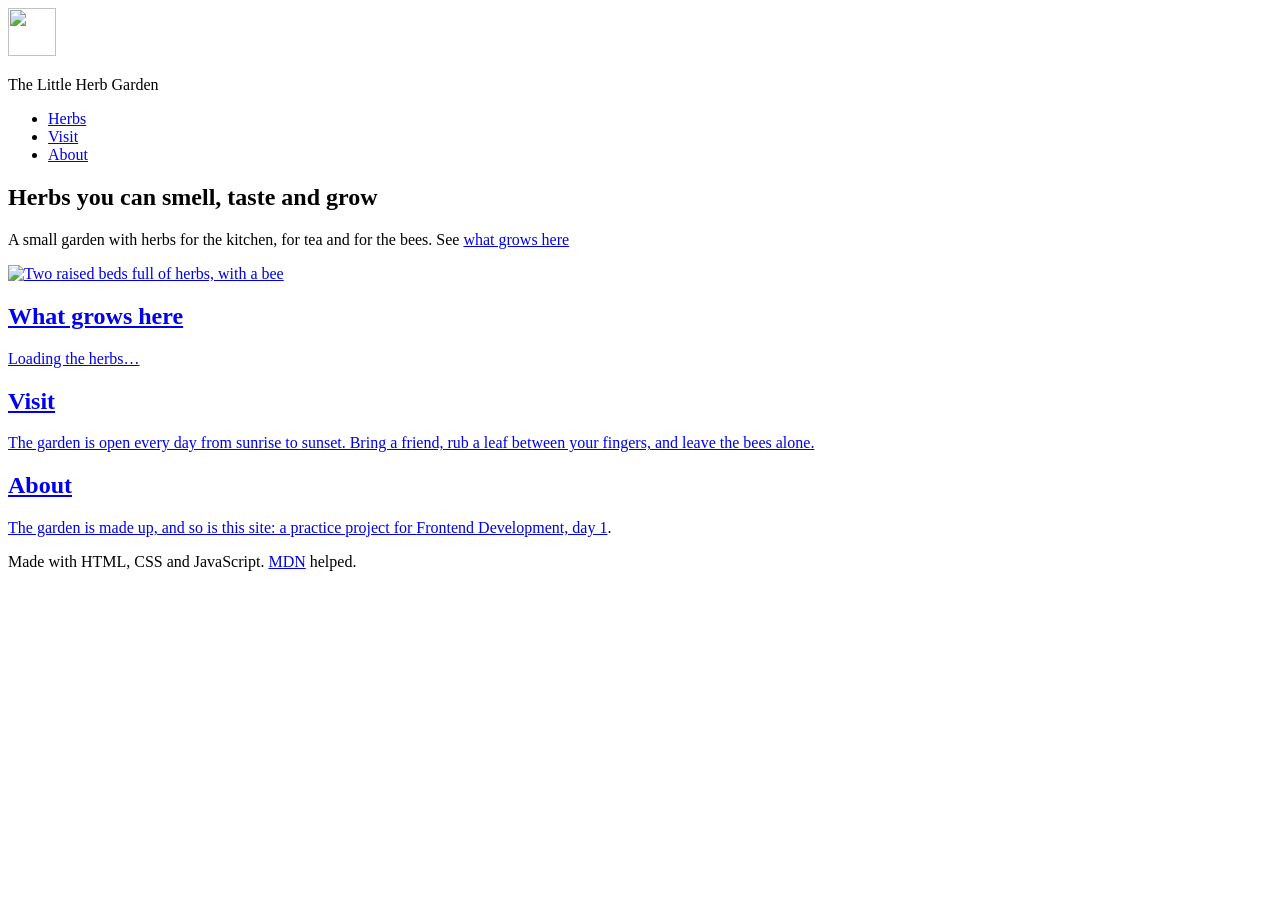
==== index.html @ 691f2535 "Fix the broken page (#5) * fixed stylesheet URL  * image file name fixed  * nav 'visit' link fixed  " ====
<!doctype html>
<html lang="en">
<head>
  <meta charset="utf-8">
  <meta name="viewport" content="width=device-width, initial-scale=1">
  <title>The Little Herb Garden</title>
  <link rel="icon" href="images/logo.svg" type="image/svg+xml">
  <link rel="stylesheet" href="style.css">
  <script src="app.js" defer></script>
</head>
<body>
  <header class="site-header">
    <img class="logo" src="images/logo.svg" alt="" width="48" height="48">
    <p class="site-name">The Little Herb Garden</p>
    <nav>
      <ul>
        <li><a href="#herbs">Herbs</a></li>
        <li><a href="#visit">Visit</a></li>
        <li><a href="#about">About</a></li>
      </ul>
    </nav>
  </header>

  <main>
    <section class="intro">
      <div>
        <h1>Herbs you can smell, taste and grow</h1>
        <p>A small garden with herbs for the kitchen, for tea and for the bees.
          See <a href="#herbs">what grows here</p>
      </div>
      <img class="hero" src="images/garden.svg" alt="Two raised beds full of herbs, with a bee">
    </section>

    <section id="herbs">
      <h2>What grows here</h2>
      <p class="count">Loading the herbs…</p>
      <ul id="herbs-list" class="cards"></ul>
    </section>

    <section id="visit">
      <h2>Visit</h2>
      <p>The garden is open every day from sunrise to sunset.
        Bring a friend, rub a leaf between your fingers, and leave the bees alone.</p>
    </section>

    <section id="about">
      <h2>About</h2>
      <p>The garden is made up, and so is this site: a practice project for
        <a href="https://github.com/pepe/culs-frontend-day1">Frontend Development, day 1</a>.</p>
    </section>
  </main>

  <footer>
    <p>Made with HTML, CSS and JavaScript.
      <a href="https://developer.mozilla.org/">MDN</a> helped.</p>
  </footer>
</body>
</html>
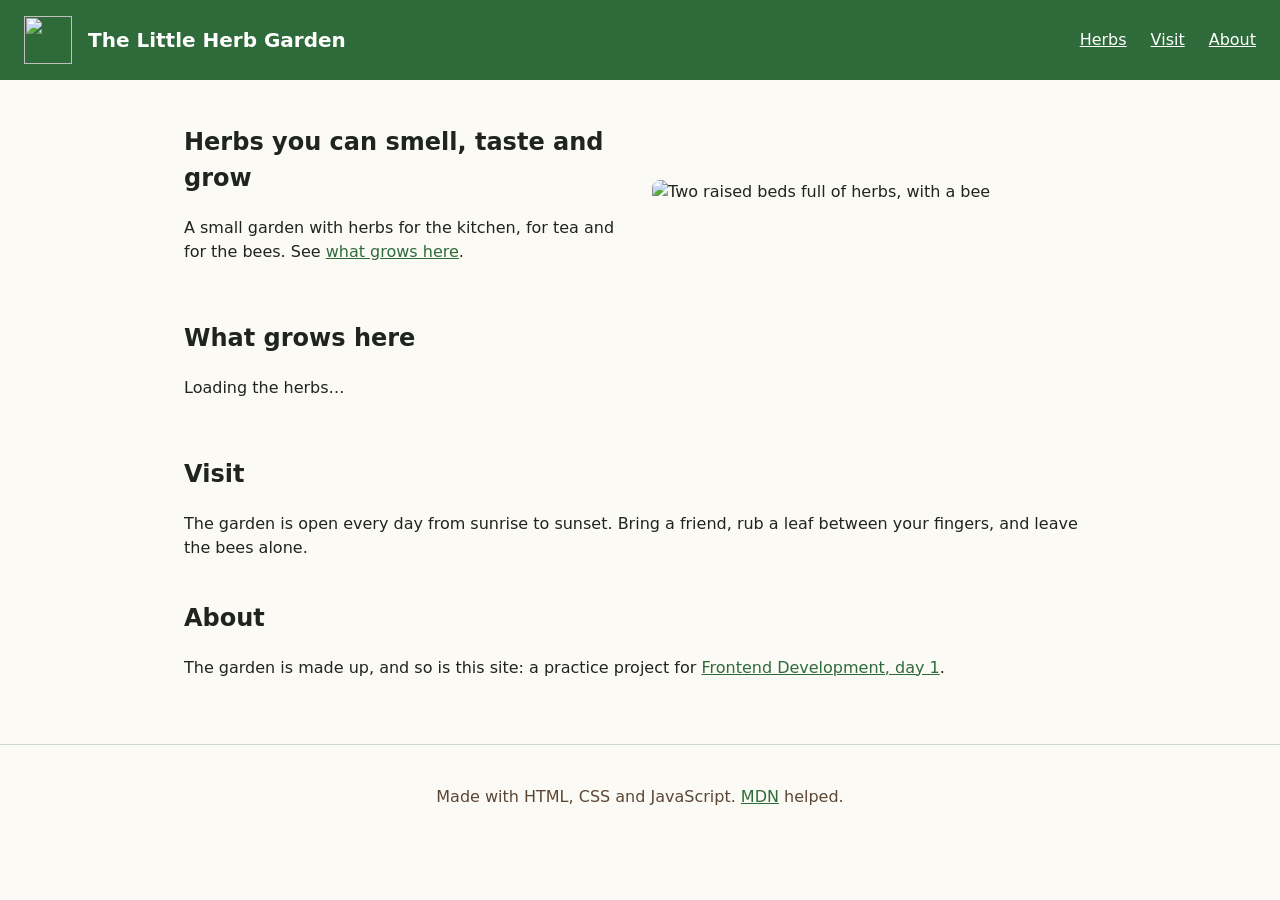
==== commit ed325b78: "Add files via upload" ====
--- a/index.html
+++ b/index.html
@@ -4,13 +4,13 @@
   <meta charset="utf-8">
   <meta name="viewport" content="width=device-width, initial-scale=1">
   <title>The Little Herb Garden</title>
-  <link rel="icon" href="images/logo.svg" type="image/svg+xml">
+  <link rel="icon" href="images/Logo.svg" type="image/svg+xml">
   <link rel="stylesheet" href="style.css">
   <script src="app.js" defer></script>
 </head>
 <body>
   <header class="site-header">
-    <img class="logo" src="images/logo.svg" alt="" width="48" height="48">
+    <img class="logo" src="images/Logo.svg" alt="" width="48" height="48">
     <p class="site-name">The Little Herb Garden</p>
     <nav>
       <ul>
@@ -26,7 +26,7 @@
       <div>
         <h1>Herbs you can smell, taste and grow</h1>
         <p>A small garden with herbs for the kitchen, for tea and for the bees.
-          See <a href="#herbs">what grows here</p>
+          See <a href="#herbs">what grows here</a>.</p>
       </div>
       <img class="hero" src="images/garden.svg" alt="Two raised beds full of herbs, with a bee">
     </section>
--- a/style.css
+++ b/style.css
@@ -0,0 +1,128 @@
+/* The Little Herb Garden */
+
+:root {
+  --leaf: #2f6b3a;
+  --leaf-light: #e7f1e4;
+  --soil: #5b4636;
+  --paper: #fbfaf5;
+  --ink: #1f2420;
+  --line: #cfdccb;
+}
+
+* {
+  box-sizing: border-box;
+}
+
+body {
+  margin: 0;
+  font-family: system-ui, sans-serif;
+  line-height: 1.5;
+  color: var(--ink);
+  background: var(--paper);
+}
+
+a {
+  color: var(--leaf);
+}
+
+.site-header {
+  display: flex;
+  flex-wrap: wrap;
+  align-items: center;
+  gap: 1rem;
+  padding: 1rem 1.5rem;
+  background: var(--leaf);
+  color: white;
+}
+
+.site-header a {
+  color: white;
+}
+
+.site-name {
+  margin: 0;
+  font-size: 1.25rem;
+  font-weight: 700;
+}
+
+nav {
+  margin-left: auto;
+}
+
+nav ul {
+  display: flex;
+  gap: 1.5rem;
+  margin: 0;
+  padding: 0;
+  list-style: none;
+}
+
+main {
+  max-width: 60rem;
+  margin: 0 auto;
+  padding: 1.5rem;
+}
+
+section {
+  margin-bottom: 2.5rem;
+}
+
+.intro {
+  display: grid;
+  gap: 1.5rem;
+  align-items: center;
+}
+
+@media (min-width: 40rem) {
+  .intro {
+    grid-template-columns: 1fr 1fr;
+  }
+}
+
+.hero {
+  width: 100%;
+  height: auto;
+  border-radius: 0.5rem;
+}
+
+.cards {
+  display: grid;
+  grid-template-columns: repeat(auto-fill, minmax(14rem, 1fr));
+  gap: 1rem;
+  margin: 0;
+  padding: 0;
+  list-style: none;
+}
+
+.card {
+  padding: 1rem;
+  border: 1px solid var(--line);
+  border-radius: 0.5rem;
+  background: white;
+}
+
+.card h3 {
+  margin: 0;
+}
+
+.latin {
+  margin: 0 0 0.5rem;
+  font-style: italic;
+  color: var(--soil);
+}
+
+.life {
+  display: inline-block;
+  margin: 0;
+  padding: 0.1rem 0.6rem;
+  border-radius: 1rem;
+  background: var(--leaf-light);
+  font-size: 0.875rem;
+}
+
+footer {
+  padding: 1.5rem;
+  border-top: 1px solid var(--line);
+  text-align: center;
+  color: var(--soil);
+}
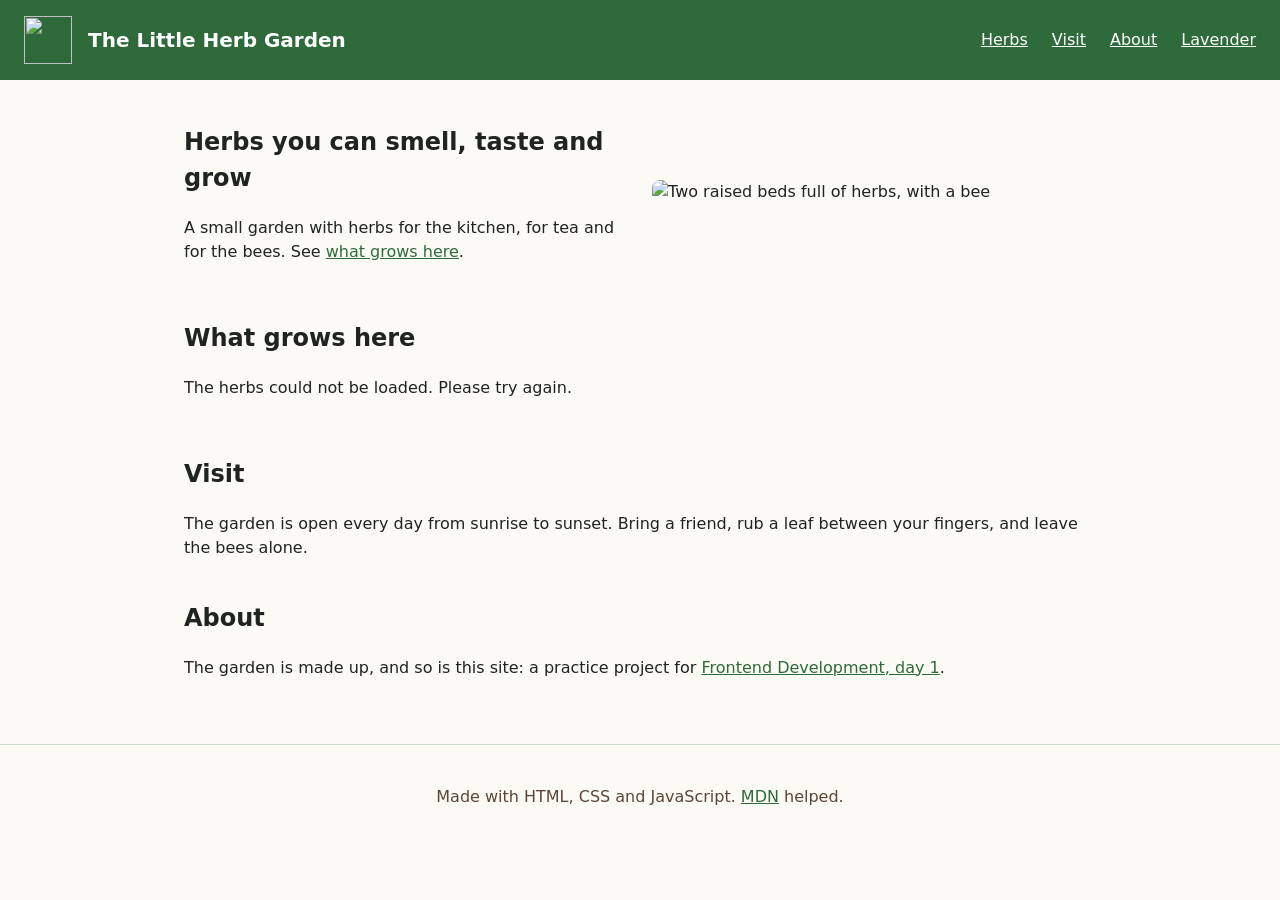
==== commit 7f99975f: "Update herb garden pages and styles" ====
--- a/index.html
+++ b/index.html
@@ -1,58 +1,59 @@
-<!doctype html>
-<html lang="en">
-<head>
-  <meta charset="utf-8">
-  <meta name="viewport" content="width=device-width, initial-scale=1">
-  <title>The Little Herb Garden</title>
-  <link rel="icon" href="images/Logo.svg" type="image/svg+xml">
-  <link rel="stylesheet" href="style.css">
-  <script src="app.js" defer></script>
-</head>
-<body>
-  <header class="site-header">
-    <img class="logo" src="images/Logo.svg" alt="" width="48" height="48">
-    <p class="site-name">The Little Herb Garden</p>
-    <nav>
-      <ul>
-        <li><a href="#herbs">Herbs</a></li>
-        <li><a href="#visit">Visit</a></li>
-        <li><a href="#about">About</a></li>
-      </ul>
-    </nav>
-  </header>
-
-  <main>
-    <section class="intro">
-      <div>
-        <h1>Herbs you can smell, taste and grow</h1>
-        <p>A small garden with herbs for the kitchen, for tea and for the bees.
-          See <a href="#herbs">what grows here</a>.</p>
-      </div>
-      <img class="hero" src="images/garden.svg" alt="Two raised beds full of herbs, with a bee">
-    </section>
-
-    <section id="herbs">
-      <h2>What grows here</h2>
-      <p class="count">Loading the herbs…</p>
-      <ul id="herbs-list" class="cards"></ul>
-    </section>
-
-    <section id="visit">
-      <h2>Visit</h2>
-      <p>The garden is open every day from sunrise to sunset.
-        Bring a friend, rub a leaf between your fingers, and leave the bees alone.</p>
-    </section>
-
-    <section id="about">
-      <h2>About</h2>
-      <p>The garden is made up, and so is this site: a practice project for
-        <a href="https://github.com/pepe/culs-frontend-day1">Frontend Development, day 1</a>.</p>
-    </section>
-  </main>
-
-  <footer>
-    <p>Made with HTML, CSS and JavaScript.
-      <a href="https://developer.mozilla.org/">MDN</a> helped.</p>
-  </footer>
-</body>
-</html>
+<!doctype html>
+<html lang="en">
+<head>
+  <meta charset="utf-8">
+  <meta name="viewport" content="width=device-width, initial-scale=1">
+  <title>The Little Herb Garden</title>
+  <link rel="icon" href="images/Logo.svg" type="image/svg+xml">
+  <link rel="stylesheet" href="style.css">
+  <script src="app.js" defer></script>
+</head>
+<body>
+  <header class="site-header">
+    <img class="logo" src="images/Logo.svg" alt="" width="48" height="48">
+    <p class="site-name">The Little Herb Garden</p>
+    <nav>
+      <ul>
+        <li><a href="#herbs">Herbs</a></li>
+        <li><a href="#visit">Visit</a></li>
+        <li><a href="#about">About</a></li>
+        <li><a href="levandule.html">Lavender</a></li>
+      </ul>
+    </nav>
+  </header>
+
+  <main>
+    <section class="intro">
+      <div>
+        <h1>Herbs you can smell, taste and grow</h1>
+        <p>A small garden with herbs for the kitchen, for tea and for the bees.
+          See <a href="#herbs">what grows here</a>.</p>
+      </div>
+      <img class="hero" src="images/garden.svg" alt="Two raised beds full of herbs, with a bee">
+    </section>
+
+    <section id="herbs">
+      <h2>What grows here</h2>
+      <p class="count">Loading the herbs…</p>
+      <ul id="herbs-list" class="cards"></ul>
+    </section>
+
+    <section id="visit">
+      <h2>Visit</h2>
+      <p>The garden is open every day from sunrise to sunset.
+        Bring a friend, rub a leaf between your fingers, and leave the bees alone.</p>
+    </section>
+
+    <section id="about">
+      <h2>About</h2>
+      <p>The garden is made up, and so is this site: a practice project for
+        <a href="https://github.com/pepe/culs-frontend-day1">Frontend Development, day 1</a>.</p>
+    </section>
+  </main>
+
+  <footer>
+    <p>Made with HTML, CSS and JavaScript.
+      <a href="https://developer.mozilla.org/">MDN</a> helped.</p>
+  </footer>
+</body>
+</html>
--- a/style.css
+++ b/style.css
@@ -1,128 +1,226 @@
-/* The Little Herb Garden */
-
-:root {
-  --leaf: #2f6b3a;
-  --leaf-light: #e7f1e4;
-  --soil: #5b4636;
-  --paper: #fbfaf5;
-  --ink: #1f2420;
-  --line: #cfdccb;
-}
-
-* {
-  box-sizing: border-box;
-}
-
-body {
-  margin: 0;
-  font-family: system-ui, sans-serif;
-  line-height: 1.5;
-  color: var(--ink);
-  background: var(--paper);
-}
-
-a {
-  color: var(--leaf);
-}
-
-.site-header {
-  display: flex;
-  flex-wrap: wrap;
-  align-items: center;
-  gap: 1rem;
-  padding: 1rem 1.5rem;
-  background: var(--leaf);
-  color: white;
-}
-
-.site-header a {
-  color: white;
-}
-
-.site-name {
-  margin: 0;
-  font-size: 1.25rem;
-  font-weight: 700;
-}
-
-nav {
-  margin-left: auto;
-}
-
-nav ul {
-  display: flex;
-  gap: 1.5rem;
-  margin: 0;
-  padding: 0;
-  list-style: none;
-}
-
-main {
-  max-width: 60rem;
-  margin: 0 auto;
-  padding: 1.5rem;
-}
-
-section {
-  margin-bottom: 2.5rem;
-}
-
-.intro {
-  display: grid;
-  gap: 1.5rem;
-  align-items: center;
-}
-
-@media (min-width: 40rem) {
-  .intro {
-    grid-template-columns: 1fr 1fr;
-  }
-}
-
-.hero {
-  width: 100%;
-  height: auto;
-  border-radius: 0.5rem;
-}
-
-.cards {
-  display: grid;
-  grid-template-columns: repeat(auto-fill, minmax(14rem, 1fr));
-  gap: 1rem;
-  margin: 0;
-  padding: 0;
-  list-style: none;
-}
-
-.card {
-  padding: 1rem;
-  border: 1px solid var(--line);
-  border-radius: 0.5rem;
-  background: white;
-}
-
-.card h3 {
-  margin: 0;
-}
-
-.latin {
-  margin: 0 0 0.5rem;
-  font-style: italic;
-  color: var(--soil);
-}
-
-.life {
-  display: inline-block;
-  margin: 0;
-  padding: 0.1rem 0.6rem;
-  border-radius: 1rem;
-  background: var(--leaf-light);
-  font-size: 0.875rem;
-}
-
-footer {
-  padding: 1.5rem;
-  border-top: 1px solid var(--line);
-  text-align: center;
-  color: var(--soil);
-}
+/* The Little Herb Garden */
+
+:root {
+  --leaf: #2f6b3a;
+  --leaf-light: #e7f1e4;
+  --soil: #5b4636;
+  --paper: #fbfaf5;
+  --ink: #1f2420;
+  --line: #cfdccb;
+}
+
+* { box-sizing: border-box; }
+body {
+  margin: 0;
+  font-family: system-ui, sans-serif;
+  line-height: 1.5;
+  color: var(--ink);
+  background: var(--paper);
+}
+
+a {
+  color: var(--leaf);
+}
+
+.site-header {
+  display: flex;
+  flex-wrap: wrap;
+  align-items: center;
+  gap: 1rem;
+  padding: 1rem 1.5rem;
+  background: var(--leaf);
+  color: white;
+}
+
+.site-header a {
+  color: white;
+}
+
+.site-name {
+  margin: 0;
+  font-size: 1.25rem;
+  font-weight: 700;
+}
+
+nav {
+  margin-left: auto;
+}
+
+nav ul {
+  display: flex;
+  gap: 1.5rem;
+  margin: 0;
+  padding: 0;
+  list-style: none;
+}
+
+main {
+  max-width: 60rem;
+  margin: 0 auto;
+  padding: 1.5rem;
+}
+
+section {
+  margin-bottom: 2.5rem;
+}
+
+.intro {
+  display: grid;
+  gap: 1.5rem;
+  align-items: center;
+}
+
+@media (min-width: 40rem) {
+  .intro {
+    grid-template-columns: 1fr 1fr;
+  }
+}
+
+.hero {
+  width: 100%;
+  height: auto;
+  border-radius: 0.5rem;
+}
+
+.cards {
+  display: grid;
+  grid-template-columns: repeat(auto-fill, minmax(14rem, 1fr));
+  gap: 1rem;
+  margin: 0;
+  padding: 0;
+  list-style: none;
+}
+
+.card {
+  padding: 1rem;
+  border: 1px solid var(--line);
+  border-radius: 0.5rem;
+  background: white;
+}
+
+.card h3 {
+  margin: 0;
+}
+
+.latin {
+  margin: 0 0 0.5rem;
+  font-style: italic;
+  color: var(--soil);
+}
+
+.life {
+  display: inline-block;
+  margin: 0;
+  padding: 0.1rem 0.6rem;
+  border-radius: 1rem;
+  background: var(--leaf-light);
+  font-size: 0.875rem;
+}
+
+footer {
+  padding: 1.5rem;
+  border-top: 1px solid var(--line);
+  text-align: center;
+  color: var(--soil);
+}
+
+/* ===== Lavender page (added) ===== */
+
+:root {
+  --lavender: #7b5ea7;
+  --lavender-light: #efe9f7;
+}
+
+.facts {
+  display: grid;
+  grid-template-columns: repeat(auto-fit, minmax(10rem, 1fr));
+  gap: 1rem;
+  margin: 0;
+}
+
+.facts div {
+  padding: 1rem;
+  border-radius: 0.5rem;
+  background: var(--lavender-light);
+}
+
+.facts dt {
+  font-size: 0.875rem;
+  color: var(--soil);
+}
+
+.facts dd {
+  margin: 0;
+  font-weight: 700;
+}
+
+.explorer {
+  display: grid;
+  gap: 1.5rem;
+  align-items: center;
+}
+
+@media (min-width: 40rem) {
+  .explorer {
+    grid-template-columns: 1fr 1fr;
+  }
+}
+
+#lavender-svg {
+  width: 100%;
+  max-width: 22rem;
+  height: auto;
+  border: 1px solid var(--line);
+  border-radius: 0.5rem;
+}
+
+.part {
+  cursor: pointer;
+}
+
+.part:hover,
+.part:focus {
+  opacity: 0.75;
+  outline: none;
+}
+
+.part.active {
+  filter: drop-shadow(0 0 5px var(--lavender));
+}
+
+.info {
+  min-height: 8rem;
+  padding: 1rem;
+  border-left: 4px solid var(--lavender);
+  border-radius: 0.5rem;
+  background: var(--lavender-light);
+}
+
+.info h3 {
+  margin-top: 0;
+  color: var(--lavender);
+}
+
+video {
+  width: 100%;
+  border-radius: 0.5rem;
+  background: black;
+}
+
+.uses {
+  display: grid;
+  gap: 1.5rem;
+  align-items: center;
+}
+
+.uses img {
+  width: 100%;
+  height: auto;
+  border-radius: 0.5rem;
+}
+
+@media (min-width: 40rem) {
+  .uses {
+    grid-template-columns: 1fr 1fr;
+  }
+}
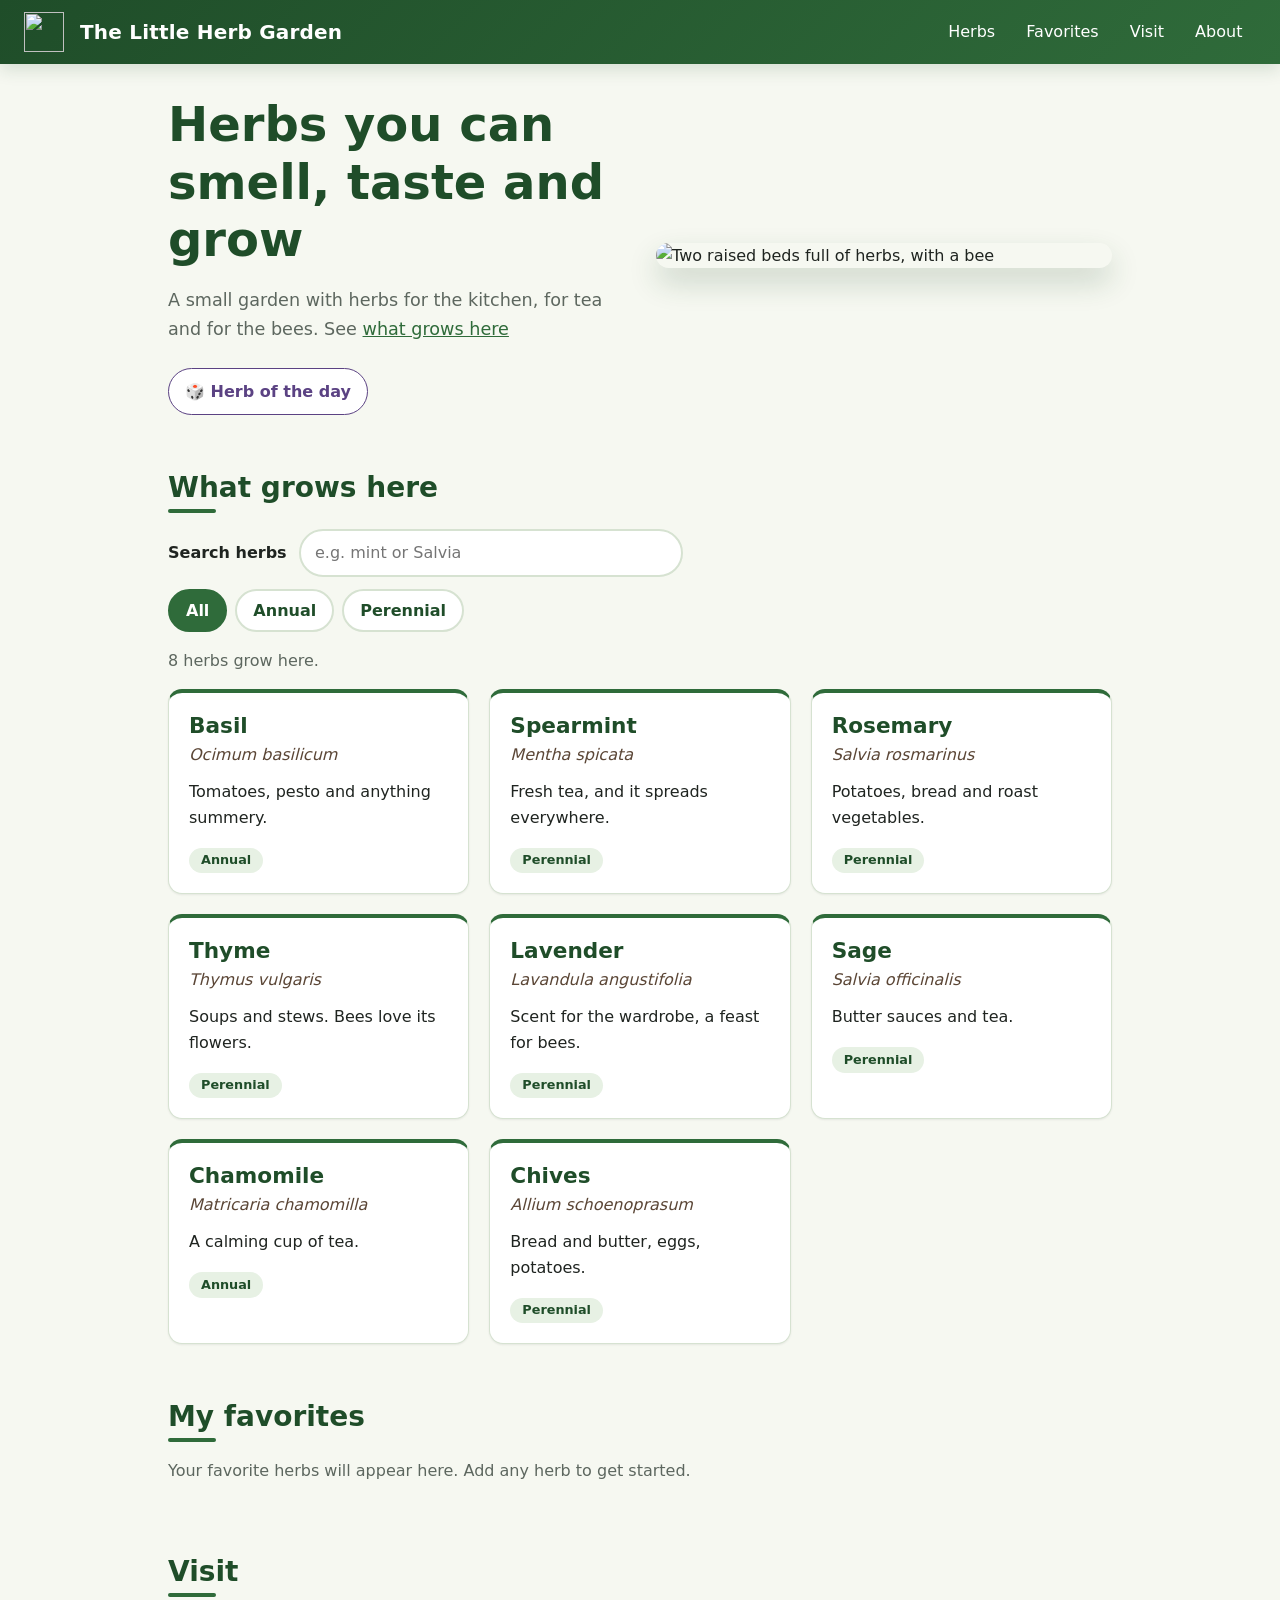
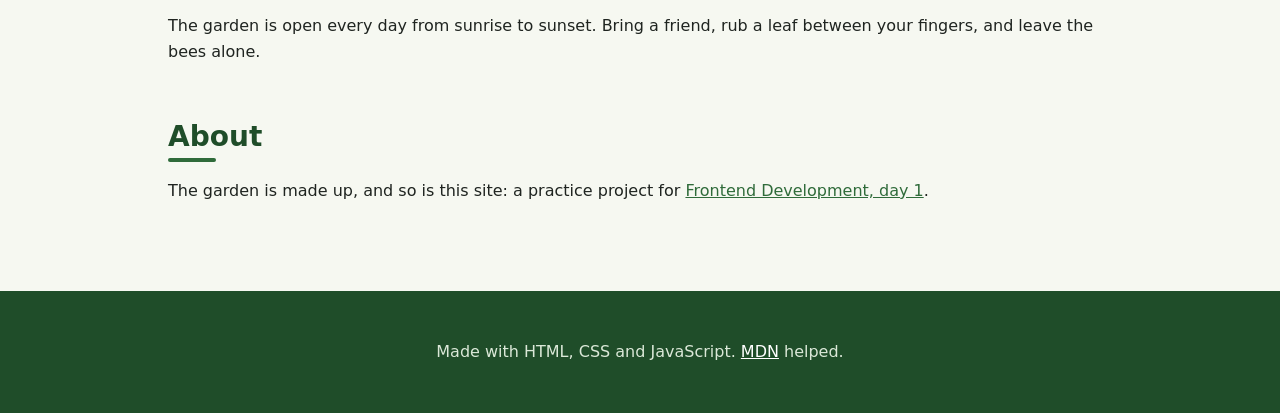
==== commit 012eb1ab: "Add files via upload" ====
--- a/index.html
+++ b/index.html
@@ -1,59 +1,89 @@
-<!doctype html>
-<html lang="en">
-<head>
-  <meta charset="utf-8">
-  <meta name="viewport" content="width=device-width, initial-scale=1">
-  <title>The Little Herb Garden</title>
-  <link rel="icon" href="images/Logo.svg" type="image/svg+xml">
-  <link rel="stylesheet" href="style.css">
-  <script src="app.js" defer></script>
-</head>
-<body>
-  <header class="site-header">
-    <img class="logo" src="images/Logo.svg" alt="" width="48" height="48">
-    <p class="site-name">The Little Herb Garden</p>
-    <nav>
-      <ul>
-        <li><a href="#herbs">Herbs</a></li>
-        <li><a href="#visit">Visit</a></li>
-        <li><a href="#about">About</a></li>
-        <li><a href="levandule.html">Lavender</a></li>
-      </ul>
-    </nav>
-  </header>
-
-  <main>
-    <section class="intro">
-      <div>
-        <h1>Herbs you can smell, taste and grow</h1>
-        <p>A small garden with herbs for the kitchen, for tea and for the bees.
-          See <a href="#herbs">what grows here</a>.</p>
-      </div>
-      <img class="hero" src="images/garden.svg" alt="Two raised beds full of herbs, with a bee">
-    </section>
-
-    <section id="herbs">
-      <h2>What grows here</h2>
-      <p class="count">Loading the herbs…</p>
-      <ul id="herbs-list" class="cards"></ul>
-    </section>
-
-    <section id="visit">
-      <h2>Visit</h2>
-      <p>The garden is open every day from sunrise to sunset.
-        Bring a friend, rub a leaf between your fingers, and leave the bees alone.</p>
-    </section>
-
-    <section id="about">
-      <h2>About</h2>
-      <p>The garden is made up, and so is this site: a practice project for
-        <a href="https://github.com/pepe/culs-frontend-day1">Frontend Development, day 1</a>.</p>
-    </section>
-  </main>
-
-  <footer>
-    <p>Made with HTML, CSS and JavaScript.
-      <a href="https://developer.mozilla.org/">MDN</a> helped.</p>
-  </footer>
-</body>
+<!doctype html>
+<html lang="en">
+<head>
+  <meta charset="utf-8">
+  <meta name="viewport" content="width=device-width, initial-scale=1">
+  <title>The Little Herb Garden</title>
+  <link rel="icon" href="images/Logo.svg" type="image/svg+xml">
+  <link rel="stylesheet" href="style.css">
+  <script src="app.js" defer></script>
+  <script src="community.js" defer></script>
+  <script src="interest.js" defer></script>
+  <script src="extras.js" defer></script>
+  <script src="menu.js" defer></script>
+</head>
+<body>
+  <header class="site-header">
+    <img class="logo" src="images/Logo.svg" alt="" width="48" height="48">
+    <p class="site-name">The Little Herb Garden</p>
+    <button class="menu-toggle" type="button" aria-label="Open navigation menu"
+            aria-expanded="false" aria-controls="site-navigation">
+      <span></span>
+      <span></span>
+      <span></span>
+    </button>
+    <nav id="site-navigation">
+      <ul>
+        <li><a href="#herbs">Herbs</a></li>
+        <li><a href="#favorites">Favorites</a></li>
+        <li><a href="#visit">Visit</a></li>
+        <li><a href="#about">About</a></li>
+      </ul>
+    </nav>
+  </header>
+
+  <main>
+    <section class="intro">
+      <div>
+        <h1>Herbs you can smell, taste and grow</h1>
+        <p>A small garden with herbs for the kitchen, for tea and for the bees.
+          See <a href="#herbs">what grows here</a></p>
+      </div>
+      <img class="hero" src="images/garden.svg" alt="Two raised beds full of herbs, with a bee">
+    </section>
+
+    <section id="herbs">
+      <h2>What grows here</h2>
+      <div class="search">
+        <label for="herb-search">Search herbs</label>
+        <input id="herb-search" type="search" placeholder="e.g. mint or Salvia" autocomplete="off">
+      </div>
+      <p class="count" role="status">Loading the herbs…</p>
+      <ul id="herbs-list" class="cards"></ul>
+    </section>
+
+    <section id="favorites">
+      <h2>My favorites</h2>
+      <p id="favorites-empty" class="count">Your favorite herbs will appear here. Add any herb to get started.</p>
+      <p id="favorites-status" class="message" role="status"></p>
+      <ul id="favorites-list" class="cards"></ul>
+    </section>
+
+    <section id="visit">
+      <h2>Visit</h2>
+      <p>The garden is open every day from sunrise to sunset.
+        Bring a friend, rub a leaf between your fingers, and leave the bees alone.</p>
+    </section>
+
+    <section id="about">
+      <h2>About</h2>
+      <p>The garden is made up, and so is this site: a practice project for
+        <a href="https://github.com/pepe/culs-frontend-day1">Frontend Development, day 1</a>.</p>
+    </section>
+  </main>
+
+  <footer>
+    <p>Made with HTML, CSS and JavaScript.
+      <a href="https://developer.mozilla.org/">MDN</a> helped.</p>
+  </footer>
+
+  <div id="herb-dialog-backdrop" class="herb-dialog-backdrop" hidden>
+    <section id="herb-dialog" class="herb-dialog" role="dialog" aria-modal="true"
+             aria-labelledby="herb-dialog-title" aria-busy="false">
+      <button id="herb-dialog-close" class="modal-close" type="button"
+              aria-label="Close herb details">×</button>
+      <div id="herb-dialog-content" aria-live="polite"></div>
+    </section>
+  </div>
+</body>
 </html>
